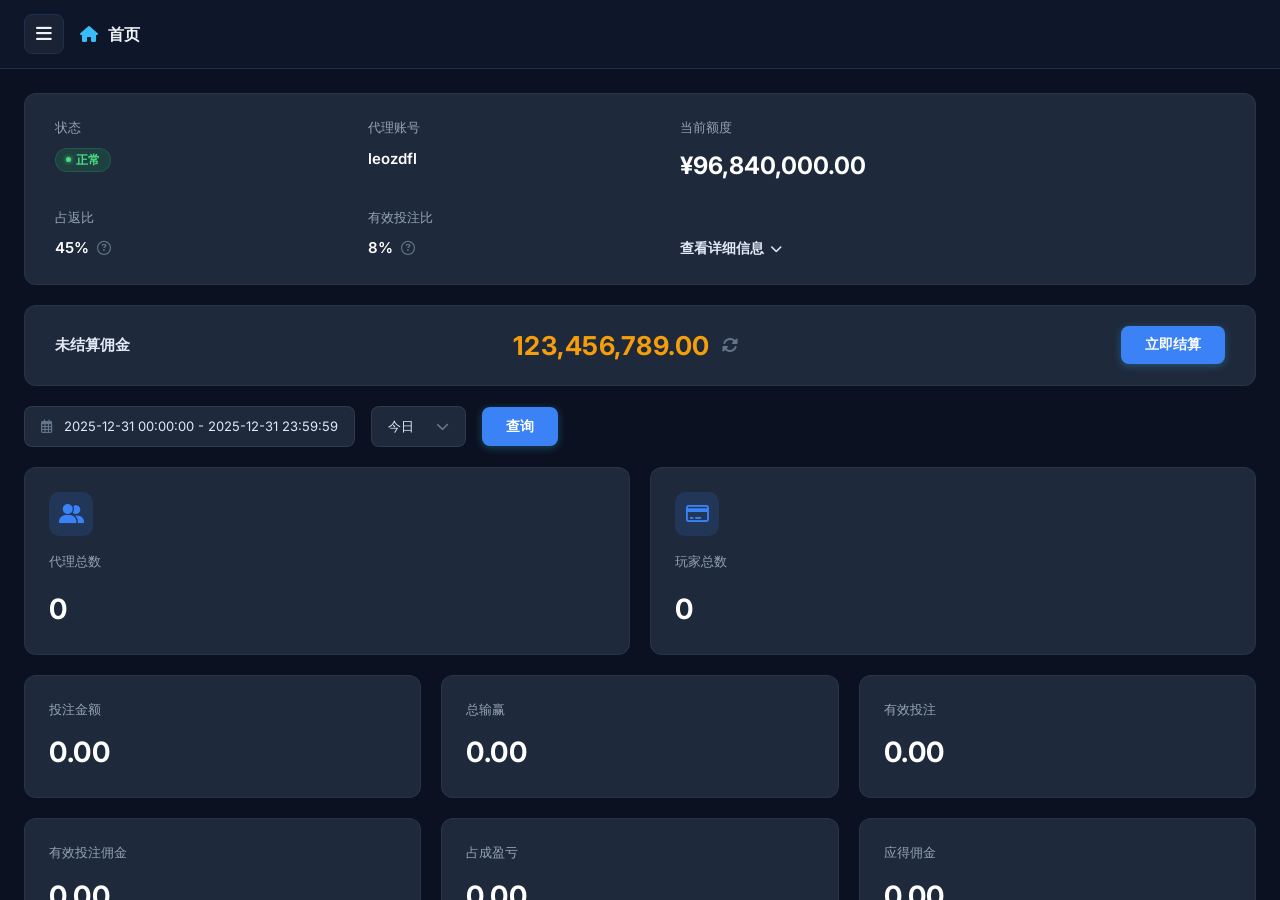
==== agent_org-main/index.html @ 41a3e93f "Refine agent dashboard UI and navigation" ====
<!DOCTYPE html>
<html lang="zh-CN">
<head>
    <meta charset="UTF-8">
    <meta name="viewport" content="width=device-width, initial-scale=1.0">
    <title>首页 - Casino 后台</title>
    <meta name="description" content="Casino 代理线统计报表后台 - 查看代理与会员的投注数据">
    <link rel="preconnect" href="https://fonts.googleapis.com">
    <link rel="preconnect" href="https://fonts.gstatic.com" crossorigin>
    <link href="https://fonts.googleapis.com/css2?family=Inter:wght@300;400;500;600;700&display=swap" rel="stylesheet">
    <link rel="stylesheet" href="https://cdnjs.cloudflare.com/ajax/libs/font-awesome/6.5.0/css/all.min.css">
    <style>
        :root {
            --primary:       #38bdf8;
            --primary-dim:   rgba(56,189,248,0.12);
            --primary-glow:  rgba(56,189,248,0.35);
            --accent-purple: #a78bfa;
            --accent-green:  #4ade80;
            --accent-red:    #f87171;
            --accent-orange: #fb923c;
            --bg-body:       #0b1120;
            --bg-sidebar:    #0d1526;
            --bg-card:       #111e33;
            --bg-header:     #0d1729;
            --border:        #1e3050;
            --border-light:  rgba(56,189,248,0.08);
            --text-main:     #e2eaf5;
            --text-sub:      #7a9cc0;
            --text-dim:      #4a6689;
            --font: 'Inter', -apple-system, BlinkMacSystemFont, "Segoe UI", sans-serif;
            --sidebar-w:     220px;
            --tree-w:        200px;
            --radius:        10px;
            --transition:    all 0.2s cubic-bezier(0.4,0,0.2,1);
        }
        *, *::before, *::after { box-sizing: border-box; margin: 0; padding: 0; }

        body {
            font-family: var(--font);
            background: var(--bg-body);
            color: var(--text-main);
            min-height: 100vh;
            display: flex;
            overflow: hidden;
            -webkit-font-smoothing: antialiased;
        }

        /* ────────── LEFT GLOBAL SIDEBAR ────────── */
        .global-sidebar {
            width: var(--sidebar-w);
            min-width: var(--sidebar-w);
            background: var(--bg-sidebar);
            border-right: 1px solid var(--border);
            display: flex;
            flex-direction: column;
            height: 100vh;
            position: fixed;
            left: 0; top: 0;
            z-index: 100;
        }

        .sidebar-logo {
            padding: 18px 20px 14px;
            border-bottom: 1px solid var(--border);
        }

        .logo-badge {
            display: inline-flex;
            align-items: center;
            gap: 8px;
            background: linear-gradient(135deg, #f59e0b, #fbbf24);
            color: #1a0a00;
            font-weight: 800;
            font-size: 17px;
            padding: 6px 14px;
            border-radius: 8px;
            letter-spacing: 0.5px;
        }
        .logo-badge i { font-size: 15px; }

        .sidebar-system {
            padding: 10px 20px 14px;
            border-bottom: 1px solid var(--border);
        }
        .system-title {
            font-size: 12px;
            color: var(--text-sub);
            font-weight: 600;
            letter-spacing: 0.3px;
        }
        .system-time {
            font-size: 10px;
            color: var(--text-dim);
            margin-top: 2px;
        }

        .sidebar-nav {
            flex: 1;
            overflow-y: auto;
            padding: 10px 0;
            display: flex;
            flex-direction: column;
            align-items: center; /* better for mini mode */
        }
        .sidebar-nav::-webkit-scrollbar { width: 4px; }
        .sidebar-nav::-webkit-scrollbar-thumb { background: var(--border); border-radius: 4px; }

        .nav-item {
            display: flex;
            align-items: center;
            gap: 12px;
            width: 100%;
            padding: 11px 20px;
            cursor: pointer;
            color: var(--text-sub);
            font-size: 14px;
            font-weight: 500;
            transition: var(--transition);
            border-left: 3px solid transparent;
            margin: 1px 0;
        }
        .nav-item i {
            width: 18px;
            text-align: center;
            font-size: 15px;
            opacity: 0.75;
            transition: var(--transition);
        }
        .nav-item span {
            white-space: nowrap;
            transition: opacity 0.2s;
        }
        .nav-item:hover {
            color: var(--text-main);
            background: rgba(56,189,248,0.05);
        }
        .nav-item:hover i { opacity: 1; }
        .nav-item.active {
            color: var(--primary);
            background: var(--primary-dim);
            border-left-color: var(--primary);
        }
        .nav-item.active i { color: var(--primary); opacity: 1; }
        .global-sidebar.expanded .nav-item span {
            display: flex;
        }
        .global-sidebar.expanded .nav-item {
            justify-content: flex-start;
            padding: 12px 20px;
        }
        .global-sidebar.expanded .nav-item.active {
            background: var(--primary-dim);
            color: var(--primary);
            width: 100%; height: auto;
            border-radius: 0;
            margin: 1px 0;
            box-shadow: none;
            border-left: 3px solid var(--primary);
        }
        .global-sidebar.expanded .nav-item.active i { color: var(--primary); }

        .sidebar-footer {
            border-top: 1px solid var(--border);
            padding: 24px 16px;
            display: flex;
            flex-direction: column;
            gap: 20px;
        }
        
        /* New User Profile Mini */
        .user-profile-mini {
            display: flex;
            align-items: center;
            gap: 12px;
        }
        .user-avatar-mini {
            width: 48px; height: 48px;
            background: #2563eb;
            border-radius: 50%;
            display: flex; align-items: center; justify-content: center;
            font-size: 18px; font-weight: 700; color: #fff;
            flex-shrink: 0;
        }
        .user-info-mini {
            display: flex;
            flex-direction: column;
            gap: 2px;
            flex: 1;
            overflow: hidden;
        }
        .user-name-mini {
            font-size: 15px; font-weight: 700; color: var(--text-main);
            white-space: nowrap; overflow: hidden; text-overflow: ellipsis;
        }
        .user-role-mini {
            font-size: 13px; color: var(--text-dim); font-weight: 500;
        }
        .user-settings-btn {
            background: none; border: none; color: var(--text-dim);
            font-size: 18px; cursor: pointer; transition: var(--transition);
        }
        .user-settings-btn:hover { color: var(--text-main); }

        /* New Balance Card */
        .balance-card {
            background: rgba(30, 41, 59, 0.7);
            border-radius: 12px;
            padding: 16px;
            display: flex;
            flex-direction: column;
            gap: 8px;
        }
        .balance-card-header {
            display: flex;
            align-items: center;
            justify-content: space-between;
        }
        .balance-card-title {
            font-size: 13px; color: var(--text-sub); font-weight: 600;
        }
        .balance-card-actions {
            display: flex; align-items: center; gap: 10px;
            color: var(--text-dim); font-size: 14px;
        }
        .balance-card-actions i { cursor: pointer; transition: var(--transition); }
        .balance-card-actions i:hover { color: var(--text-main); }
        .balance-amount {
            font-size: 22px; font-weight: 800; color: #fff;
            letter-spacing: -0.5px; margin-top: 4px;
        }

        /* New Logout Link */
        .logout-link {
            display: flex;
            align-items: center;
            gap: 12px;
            color: var(--text-sub);
            font-size: 14px;
            font-weight: 600;
            cursor: pointer;
            transition: var(--transition);
            margin-top: 4px;
        }
        .logout-link:hover { color: #fff; }
        .logout-link i { font-size: 16px; }

        /* ────────── MAIN WRAPPER ────────── */
        .main-wrapper {
            flex: 1;
            display: flex;
            flex-direction: column;
            height: 100vh;
            overflow: hidden;
            margin-left: 240px; /* Default Desktop */
            transition: margin-left 0.3s cubic-bezier(0.4, 0, 0.2, 1);
        }
        /* When Sidebar is Hidden, margin-left matches Tree Width (approx 260px) if not using full push */
        /* But for simplicity, we'll use a fixed margin strategy in JS */

        /* ────────── TOP BAR ────────── */
        .topbar {
            background: var(--bg-header);
            border-bottom: 1px solid var(--border);
            padding: 14px 24px;
            display: flex;
            align-items: center;
            gap: 16px;
            flex-shrink: 0;
            z-index: 50;
        }
        .topbar-hamburger {
            display: flex;
            align-items: center; justify-content: center;
            width: 40px; height: 40px;
            cursor: pointer;
            color: var(--text-main);
            font-size: 18px;
            transition: var(--transition);
            border-radius: 8px;
            background: rgba(255,255,255,0.05);
            border: 1px solid var(--border);
        }
        .topbar-hamburger:hover {
            background: var(--primary-dim);
            color: var(--primary);
            border-color: var(--primary);
        }
        
        .topbar-title {
            display: flex; align-items: center; gap: 10px;
            font-size: 16px; font-weight: 600; color: var(--text-main);
        }
        .topbar-title i { color: var(--primary); font-size: 16px; }

        /* ────────── CONTENT AREA ────────── */
        .content-area {
            flex: 1;
            display: flex;
            overflow: hidden;
        }

        /* ────────── AGENT TREE PANEL ────────── */
        .tree-panel {
            width: var(--tree-w);
            min-width: 150px;
            max-width: 600px;
            background: var(--bg-sidebar);
            border-right: 1px solid var(--border);
            display: flex;
            flex-direction: column;
            overflow: hidden;
            position: relative;
        }

        .tree-resizer {
            width: 2px;
            cursor: col-resize;
            background: var(--border);
            position: relative;
            z-index: 20;
            flex-shrink: 0;
            transition: background 0.2s;
        }
        .tree-resizer::after {
            content: '';
            position: absolute;
            left: -4px;
            right: -4px;
            top: 0;
            bottom: 0;
        }
        .tree-resizer:hover, .tree-resizer.resizing {
            background: var(--primary);
            box-shadow: 0 0 8px var(--primary-glow);
        }
        .tree-panel-header {
            padding: 14px 16px;
            border-bottom: 1px solid var(--border);
            font-size: 13px;
            font-weight: 600;
            color: var(--text-sub);
            display: flex;
            align-items: center;
            gap: 8px;
            white-space: nowrap;
        }
        .tree-panel-header i { color: var(--primary); font-size: 13px; }

        .tree-actions {
            margin-left: auto;
            display: flex;
            gap: 10px;
        }
        .tree-actions button {
            background: rgba(56,189,248,0.08); /* subtle background */
            border: 1px solid var(--border);
            color: var(--primary);
            cursor: pointer;
            font-size: 11px;
            font-weight: 600;
            transition: var(--transition);
            padding: 4px 8px;
            display: flex;
            align-items: center;
            justify-content: center;
            border-radius: 4px;
            white-space: nowrap;
        }
        .tree-actions button:hover {
            background: var(--primary-dim);
            color: #fff;
            border-color: var(--primary);
        }

        .tree-scroll {
            flex: 1;
            overflow-y: auto;
            padding: 10px 8px;
        }
        .tree-scroll::-webkit-scrollbar { width: 4px; }
        .tree-scroll::-webkit-scrollbar-thumb { background: var(--border); border-radius: 4px; }

        /* Tree nodes */

        .t-header {
            display: flex;
            align-items: center;
            gap: 6px;
            padding: 8px 10px;
            border-radius: 7px;
            cursor: pointer;
            color: var(--text-sub);
            font-size: 13px;
            font-weight: 500;
            transition: var(--transition);
            white-space: nowrap;
        }
        .t-header:hover { background: rgba(56,189,248,0.06); color: var(--text-main); }
        .t-header.active-node {
            background: var(--primary);
            color: #0b1120;
            font-weight: 700;
        }
        .t-header.active-node i { color: #0b1120 !important; }

        .t-toggle {
            width: 14px; height: 14px;
            display: flex; align-items: center; justify-content: center;
            font-size: 9px; color: var(--text-dim);
            transition: var(--transition); flex-shrink: 0;
        }
        .t-toggle.open { transform: rotate(90deg); }

        .t-icon { font-size: 13px; flex-shrink: 0; }

        .t-label { flex: 1; white-space: nowrap; overflow: hidden; text-overflow: ellipsis; }

        .t-children {
            margin-left: 18px;
            padding-left: 8px;
            border-left: 1px solid var(--border);
            overflow: hidden;
            transition: all 0.2s;
        }
        .t-children.collapsed { display: none; }

        /* ────────── RIGHT MAIN PANEL ────────── */
        .right-panel {
            flex: 1;
            display: flex;
            flex-direction: column;
            overflow: hidden;
            background: var(--bg-body);
        }

        /* Search / Filter bar */
        .filter-bar {
            padding: 16px 24px;
            background: var(--bg-header);
            border-bottom: 1px solid var(--border);
            display: flex;
            align-items: center;
            gap: 12px;
            flex-wrap: wrap;
        }

        .filter-select {
            background: var(--bg-card);
            border: 1px solid var(--border);
            color: var(--text-main);
            padding: 8px 14px;
            border-radius: 8px;
            font-size: 13px;
            font-family: var(--font);
            cursor: pointer;
            transition: var(--transition);
            appearance: none;
            -webkit-appearance: none;
            background-image: url("data:image/svg+xml,%3Csvg xmlns='http://www.w3.org/2000/svg' fill='none' viewBox='0 0 24 24' stroke='%237a9cc0'%3E%3Cpath stroke-linecap='round' stroke-linejoin='round' stroke-width='2' d='M19 9l-7 7-7-7'/%3E%3C/svg%3E");
            background-repeat: no-repeat;
            background-position: right 10px center;
            background-size: 14px;
            padding-right: 32px;
            min-width: 110px;
        }
        .filter-select:focus { outline: none; border-color: var(--primary); box-shadow: 0 0 0 3px var(--primary-dim); }

        .search-wrap {
            flex: 1;
            position: relative;
            min-width: 180px;
        }
        .search-wrap i {
            position: absolute; left: 12px; top: 50%;
            transform: translateY(-50%);
            color: var(--text-dim); font-size: 13px;
            pointer-events: none;
        }
        .search-input {
            width: 100%;
            background: var(--bg-card);
            border: 1px solid var(--border);
            color: var(--text-main);
            padding: 8px 12px 8px 36px;
            border-radius: 8px;
            font-size: 13px;
            font-family: var(--font);
            transition: var(--transition);
        }
        .search-input::placeholder { color: var(--text-dim); }
        .search-input:focus { outline: none; border-color: var(--primary); box-shadow: 0 0 0 3px var(--primary-dim); }

        .spacer { flex: 1; }

        .btn-search {
            display: flex; align-items: center; gap: 8px;
            background: var(--primary); color: #0b1120;
            border: none; padding: 8px 20px;
            border-radius: 8px; font-size: 13px; font-weight: 700;
            cursor: pointer; transition: var(--transition);
            font-family: var(--font);
            box-shadow: 0 2px 10px var(--primary-glow);
        }
        .btn-search:hover { background: #7dd3fc; transform: translateY(-1px); box-shadow: 0 4px 14px var(--primary-glow); }

        .btn-add {
            display: flex; align-items: center; gap: 8px;
            background: linear-gradient(135deg, #a855f7, #7c3aed);
            color: white; border: none; padding: 8px 18px;
            border-radius: 8px; font-size: 13px; font-weight: 700;
            cursor: pointer; transition: var(--transition);
            font-family: var(--font);
            box-shadow: 0 2px 10px rgba(168,85,247,0.3);
        }
        .btn-add:hover { background: linear-gradient(135deg, #c084fc, #a855f7); transform: translateY(-1px); }

        /* Tabs */
        .data-tabs {
            display: flex;
            align-items: center;
            gap: 6px;
            padding: 14px 24px 0;
            background: var(--bg-header);
            border-bottom: 1px solid var(--border);
        }
        .data-tab {
            padding: 9px 18px 11px;
            font-size: 13px; font-weight: 600;
            color: var(--text-sub);
            cursor: pointer;
            border-bottom: 3px solid transparent;
            transition: var(--transition);
            border-radius: 6px 6px 0 0;
            white-space: nowrap;
        }
        .data-tab:hover { color: var(--text-main); }
        .data-tab.active {
            color: var(--primary);
            border-bottom-color: var(--primary);
            background: rgba(56,189,248,0.04);
        }
        .tab-count {
            font-size: 11px; font-weight: 700;
            background: rgba(56,189,248,0.12);
            color: var(--primary);
            padding: 1px 7px; border-radius: 10px;
            margin-left: 4px;
        }
        .tab-count.orange {
            background: rgba(251,146,60,0.12);
            color: var(--accent-orange);
        }

        /* Table area */
        .table-area {
            flex: 1;
            overflow: auto;
        }
        .table-area::-webkit-scrollbar { width: 6px; height: 6px; }
        .table-area::-webkit-scrollbar-thumb { background: var(--border); border-radius: 4px; }

        table.data-table {
            width: 100%;
            border-collapse: collapse;
        }
        table.data-table thead {
            position: sticky; top: 0; z-index: 10;
        }
        table.data-table thead tr {
            background: var(--bg-header);
        }
        table.data-table th {
            padding: 13px 16px;
            font-size: 12px; font-weight: 600;
            color: var(--text-sub);
            white-space: nowrap;
            text-align: left;
            border-bottom: 1px solid var(--border);
            letter-spacing: 0.2px;
        }
        table.data-table th .sort-icon {
            margin-left: 4px; opacity: 0.4; font-size: 10px; cursor: pointer;
            transition: var(--transition);
        }
        table.data-table th:hover .sort-icon { opacity: 1; color: var(--primary); }
        table.data-table th.right, table.data-table td.right { text-align: right; }
        table.data-table th.center, table.data-table td.center { text-align: center; }

        table.data-table tbody tr {
            border-bottom: 1px solid var(--border-light);
            transition: var(--transition);
        }
        table.data-table tbody tr:hover { background: rgba(56,189,248,0.03); }

        table.data-table td {
            padding: 14px 16px;
            font-size: 13px; color: var(--text-main);
            vertical-align: middle;
            white-space: nowrap;
        }

        .cell-account {
            display: flex; align-items: center; gap: 8px;
        }
        .cell-account .acc-name { 
            font-weight: 600; font-size: 13px; 
            color: var(--text-main);
            cursor: default;
            transition: var(--transition);
        }
        .cell-account.clickable .acc-name { 
            color: var(--primary);
            cursor: pointer;
        }
        .cell-account.clickable .acc-name:hover {
            color: #7dd3fc;
            text-decoration: underline;
        }
        .cell-account .copy-btn {
            background: none; border: none; color: var(--text-dim);
            cursor: pointer; font-size: 11px; padding: 3px 5px;
            border-radius: 4px; transition: var(--transition);
        }
        .cell-account .copy-btn:hover { color: var(--primary); background: var(--primary-dim); }

        .cell-balance {
            font-weight: 800;
            font-size: 16px;
            color: #4ade80;
            font-variant-numeric: tabular-nums;
        }
        .cell-balance-danger {
            font-weight: 800;
            font-size: 16px;
            color: #f87171;
            font-variant-numeric: tabular-nums;
        }

        .cell-ratio { color: var(--text-sub); font-size: 13px; }

        .cell-window {
            font-size: 12px; color: var(--text-sub);
            background: rgba(255,255,255,0.03);
            padding: 2px 8px; border-radius: 4px;
            border: 1px solid var(--border);
        }

        .cell-datetime {
            font-size: 11.5px; color: var(--text-sub); line-height: 1.6;
        }
        .cell-datetime .dt-date { font-weight: 500; }
        .cell-datetime.highlight { color: var(--primary); }
        .cell-datetime.highlight .dt-date { color: var(--primary); }

        /* Status pills */
        .status-pill {
            display: inline-flex; align-items: center; gap: 5px;
            padding: 3px 10px; border-radius: 20px;
            font-size: 11.5px; font-weight: 700; white-space: nowrap;
        }
        .status-pill::before {
            content: ''; width: 5px; height: 5px;
            border-radius: 50%; flex-shrink: 0;
        }
        .status-normal {
            background: rgba(74,222,128,0.1); color: var(--accent-green);
            border: 1px solid rgba(74,222,128,0.2);
        }
        .status-normal::before { background: var(--accent-green); box-shadow: 0 0 4px var(--accent-green); }
        .status-suspended {
            background: rgba(248,113,113,0.1); color: var(--accent-red);
            border: 1px solid rgba(248,113,113,0.2);
        }
        .status-suspended::before { background: var(--accent-red); }

        /* Sticky Columns */
        .sticky-column {
            position: sticky !important;
            z-index: 20 !important;
        }
        table.data-table thead th.sticky-column {
            z-index: 30 !important;
            background: var(--bg-header);
        }
        table.data-table tbody td.sticky-column {
            background: #111e33; /* match var(--bg-card) */
        }
        table.data-table tbody tr:hover td.sticky-column {
            background: #162541; /* match hover row color */
        }
        
        .sticky-col-1 { 
            left: 0; 
            min-width: 140px;
            box-shadow: 2px 0 5px rgba(0,0,0,0.2);
        }
        .sticky-col-2 { 
            left: 140px; 
            min-width: 100px;
            box-shadow: 2px 0 5px rgba(0,0,0,0.2);
        }

        /* Mobile Tree Bar */
        .mobile-tree-bar {
            display: none; /* Controlled by Media Query AND JS */
            background: var(--bg-header);
            width: 100%;
            padding: 14px 20px;
            border-bottom: 1px solid var(--border);
            cursor: pointer;
            transition: var(--transition);
            z-index: 45;
        }
        .mobile-tree-bar.visible {
            display: block !important;
        }
        .mobile-tree-bar:hover {
            background: rgba(255,255,255,0.02);
        }
        .mt-content {
            display: flex;
            align-items: center;
            gap: 16px;
            color: #fff;
        }
        .mt-chevron {
            font-size: 14px;
            transition: transform 0.3s ease;
            color: var(--text-dim);
            order: 4; /* put at the end after info */
        }
        .mt-chevron.open {
            transform: rotate(180deg);
            color: var(--primary);
        }
        .mt-icon-box {
            width: 44px; height: 44px;
            background: rgba(255,255,255,0.08); /* Inactive: dark/greyish */
            border-radius: 12px;
            display: flex; align-items: center; justify-content: center;
            font-size: 20px;
            transition: all 0.3s cubic-bezier(0.4, 0, 0.2, 1);
            flex-shrink: 0;
            border: 1px solid rgba(255,255,255,0.05);
        }
        .mt-icon-box i { color: var(--text-sub); transition: color 0.3s; }
        
        .mt-icon-box.active {
            background: #0ea5e9; /* Active: Cyan/Blue */
            box-shadow: 0 0 20px rgba(14, 165, 233, 0.4);
            border-color: rgba(255,255,255,0.2);
        }
        .mt-icon-box.active i { color: #000; }
        
        .mt-info {
            display: flex;
            align-items: center;
            gap: 12px;
            flex: 1;
        }
        .mt-info-stack {
            display: flex;
            flex-direction: column;
            gap: 2px;
        }
        .mt-label {
            font-size: 11px;
            font-weight: 700;
            color: var(--text-dim);
            letter-spacing: 0.5px;
            text-transform: uppercase;
        }
        .mt-value {
            font-size: 16px;
            font-weight: 800;
            letter-spacing: -0.2px;
            color: #fff;
        }

        /* Action cell */
        .action-cell {
            display: flex; align-items: center; justify-content: flex-end; gap: 8px;
        }
        .icon-btn {
            background: rgba(255,255,255,0.04); border: 1px solid var(--border);
            color: var(--text-sub); width: 32px; height: 32px;
            border-radius: 7px; display: flex; align-items: center; justify-content: center;
            cursor: pointer; font-size: 13px; transition: var(--transition);
        }
        .icon-btn:hover { background: var(--primary-dim); color: var(--primary); border-color: rgba(56,189,248,0.3); }

        /* Pagination */
        .pagination-row {
            padding: 12px 24px;
            background: var(--bg-header);
            border-top: 1px solid var(--border);
            display: flex;
            align-items: center;
            justify-content: space-between;
            flex-shrink: 0;
        }
        .pagination-info { font-size: 12px; color: var(--text-dim); }
        .pagination-info b { color: var(--text-main); }
        .pagination-nav { display: flex; align-items: center; gap: 6px; }
        .pg-size-select {
            background: var(--bg-card); border: 1px solid var(--border);
            color: var(--text-sub); padding: 5px 10px; border-radius: 6px;
            font-size: 12px; font-family: var(--font); cursor: pointer;
        }
        .pg-btn {
            background: var(--bg-card); border: 1px solid var(--border);
            color: var(--text-sub); width: 30px; height: 30px;
            border-radius: 6px; display: flex; align-items: center; justify-content: center;
            cursor: pointer; font-size: 12px; transition: var(--transition);
        }
        .pg-btn:hover:not(:disabled) { border-color: var(--primary); color: var(--primary); }
        .pg-btn:disabled { opacity: 0.3; cursor: not-allowed; }
        .pg-num {
            background: var(--bg-card); border: 1px solid var(--border);
            color: var(--text-sub); min-width: 30px; height: 30px;
            border-radius: 6px; display: flex; align-items: center; justify-content: center;
            cursor: pointer; font-size: 12px; font-weight: 600; transition: var(--transition);
            padding: 0 6px;
        }
        .pg-num:hover { border-color: var(--primary); color: var(--primary); }
        .pg-num.active { background: #f97316; border-color: #f97316; color: white; }

        /* ────────── Context Menu / Dropdown ────────── */
        .ctx-menu {
            position: fixed; z-index: 9999;
            background: var(--bg-card);
            border: 1px solid var(--border);
            border-radius: 10px;
            box-shadow: 0 10px 30px rgba(0,0,0,0.5);
            padding: 6px 0; min-width: 180px;
            animation: fadeIn 0.12s ease;
            display: none;
        }
        .ctx-menu.open { display: block; }
        @keyframes fadeIn { from { opacity: 0; transform: translateY(-4px); } to { opacity: 1; transform: translateY(0); } }
        .ctx-item {
            padding: 10px 18px; font-size: 13px; color: var(--text-main);
            cursor: pointer; transition: var(--transition); font-weight: 500;
        }
        .ctx-item:hover { background: var(--primary-dim); color: var(--primary); }
        .ctx-item.danger { color: var(--accent-red); }
        .ctx-item.danger:hover { background: rgba(248,113,113,0.08); color: var(--accent-red); }
        .ctx-sep { height: 1px; background: var(--border); margin: 4px 0; }

        /* ────────── MODAL ────────── */
        .modal-overlay {
            position: fixed; top: 0; left: 0; right: 0; bottom: 0;
            background: rgba(0,0,0,0.7);
            z-index: 10000;
            display: none; align-items: center; justify-content: center;
            animation: fadeIn 0.2s ease;
        }
        .modal-overlay.open { display: flex; }
        .modal-card {
            background: #111e33;
            width: 500px; max-width: 95vw;
            max-height: 90vh;
            border-radius: 12px;
            border: 1px solid var(--border);
            box-shadow: 0 20px 50px rgba(0,0,0,0.6);
            display: flex; flex-direction: column;
            overflow: hidden;
            animation: scaleIn 0.25s cubic-bezier(0.4, 0, 0.2, 1);
        }
        @keyframes scaleIn { from { opacity: 0; transform: scale(0.95); } to { opacity: 1; transform: scale(1); } }
        
        /* ────────── TOAST ────────── */
        .toast-container {
            position: fixed;
            bottom: 24px;
            right: 24px;
            z-index: 10001;
            display: flex;
            flex-direction: column;
            gap: 10px;
        }
        .toast {
            background: #1e293b;
            color: var(--text-main);
            border-left: 4px solid var(--accent-green);
            padding: 14px 20px;
            border-radius: 6px;
            box-shadow: 0 10px 30px rgba(0,0,0,0.5);
            display: flex;
            align-items: center;
            gap: 12px;
            font-size: 14px;
            font-weight: 500;
            transform: translateX(120%);
            transition: transform 0.3s cubic-bezier(0.4, 0, 0.2, 1);
            animation: toastSlideIn 0.3s cubic-bezier(0.4, 0, 0.2, 1) forwards;
        }
        .toast.success { border-left-color: var(--accent-green); }
        .toast.success i { color: var(--accent-green); font-size: 16px; }
        .toast.hiding { animation: toastSlideOut 0.3s cubic-bezier(0.4, 0, 0.2, 1) forwards; }
        
        @keyframes toastSlideIn { from { transform: translateX(120%); } to { transform: translateX(0); } }
        @keyframes toastSlideOut { from { transform: translateX(0); opacity: 1; } to { transform: translateX(120%); opacity: 0; } }

        .modal-header {
            padding: 16px 20px;
            border-bottom: 1px solid var(--border);
            display: flex; align-items: center; justify-content: space-between;
            font-weight: 700; font-size: 16px;
        }
        .modal-close {
            background: none; border: none; color: var(--text-dim);
            cursor: pointer; font-size: 18px; transition: var(--transition);
        }
        .modal-close:hover { color: var(--text-main); }

        .modal-body {
            padding: 20px;
            overflow-y: auto;
            flex: 1;
        }
        .modal-grid {
            display: grid;
            grid-template-columns: 1fr 1fr;
            gap: 16px;
        }
        .form-group { display: flex; flex-direction: column; gap: 8px; margin-bottom: 14px; }
        .form-group.full { grid-column: span 2; }
        .form-group label {
            font-size: 13px; font-weight: 600; color: var(--text-sub);
        }
        .form-group input, .form-group select, .form-group textarea {
            background: #1e293b;
            border: 1px solid var(--border);
            border-radius: 8px;
            padding: 10px 12px;
            color: var(--text-main);
            font-family: var(--font);
            font-size: 14px;
            transition: var(--transition);
        }
        .form-group input:focus, .form-group select:focus, .form-group textarea:focus {
            outline: none; border-color: var(--primary); background: #263449;
        }
        .form-group .label-hint { font-size: 11px; margin-top: -4px; font-weight: 600; }
        .form-group .label-hint.danger { color: var(--accent-red); }
        .label-info { font-size: 11px; color: var(--text-dim); margin-top: -2px; }

        .warn-box {
            font-size: 12px; color: #fbbf24;
            line-height: 1.5; font-weight: 600;
        }

        .modal-footer {
            padding: 16px 20px;
            border-top: 1px solid var(--border);
            display: flex; align-items: center; justify-content: flex-end;
            gap: 12px;
        }
        .btn-cancel {
            background: #1e293b; color: var(--text-main);
            border: 1px solid var(--border);
            padding: 10px 24px; border-radius: 8px;
            cursor: pointer; font-weight: 600; font-size: 14px;
            transition: var(--transition);
        }
        .btn-cancel:hover { background: #334155; }
        .btn-save {
            background: linear-gradient(to right, #2563eb, #3b82f6);
            color: white; border: none;
            padding: 10px 24px; border-radius: 8px;
            cursor: pointer; font-weight: 600; font-size: 14px;
            transition: var(--transition);
            box-shadow: 0 4px 12px rgba(37, 99, 235, 0.4);
        }
        .btn-save:hover { filter: brightness(1.1); transform: translateY(-1px); }

        /* Pwd Modal Spec */
        .pwd-icon-circle {
            width: 44px; height: 44px; border-radius: 50%;
            background: rgba(37, 99, 235, 0.15); display: flex; align-items: center; justify-content: center;
            color: #3b82f6; font-size: 20px;
        }
        .account-box {
            background: rgba(255,255,255,0.03); border: 1px solid var(--border);
            border-radius: 8px; padding: 12px 16px; margin-top: 6px;
        }
        .account-box .label { font-size: 11px; color: var(--text-dim); margin-bottom: 4px; display: block; }
        .account-box .value { font-size: 16px; font-weight: 700; color: var(--text-main); }
        .input-with-icon { position: relative; }
        .input-with-icon input { width: 100%; padding-right: 40px !important; }
        .input-with-icon i.eye {
            position: absolute; right: 14px; top: 50%; transform: translateY(-50%);
            color: var(--text-dim); cursor: pointer; transition: var(--transition);
        }
        .input-with-icon i.eye:hover { color: var(--text-sub); }

        /* Transfer Modal Spec */
        .transfer-account-box {
            background: rgba(255,255,255,0.03); border: 1px solid var(--border);
            border-radius: 8px; padding: 14px 18px; margin-bottom: 20px;
            display: flex; align-items: center; justify-content: space-between;
        }
        .transfer-account-box .label { font-size: 13px; color: var(--text-sub); }
        .transfer-account-box .value { font-size: 15px; font-weight: 700; color: var(--text-main); }
        
        .preset-group {
            display: grid; grid-template-columns: repeat(4, 1fr); gap: 10px; margin-top: 12px;
        }
        .btn-preset {
            background: rgba(255,255,255,0.03); border: 1px solid var(--border);
            color: var(--text-sub); padding: 8px; border-radius: 6px;
            font-size: 13px; font-weight: 700; cursor: pointer; transition: var(--transition);
        }
        .btn-preset:hover { background: var(--primary-dim); border-color: var(--primary); color: var(--text-main); }
        
        .balance-label {
            margin-top: 14px; font-size: 13px; color: #fbbf24; font-weight: 600;
        }

        /* ────────── Stepper ────────── */
        .stepper {
            display: flex;
            align-items: center;
            justify-content: space-between;
            margin-bottom: 24px;
            position: relative;
        }

        .mobile-header { display: none !important; }

        /* ────────── RESPONSIVE DESIGN ────────── */
        
        /* 1. Tablet/Mobile Tier: Hide Sidebar at 1300px */
        /* 1. Tablet/Medium Tier: Hide Sidebar at 1500px to give room to Tree */
        @media (max-width: 1500px) {
            .global-sidebar {
                transform: translateX(-100%);
                z-index: 1001;
            }
            .global-sidebar.mobile-open {
                transform: translateX(0);
                box-shadow: 10px 0 30px rgba(0,0,0,0.5);
            }
            .main-wrapper { 
                margin-left: 0 !important; 
            }
            /* When Sidebar is Hidden, Tree remains visible. 
               When Sidebar is shown via JS, we'll collapse Tree. */
        }

        /* 2. Smaller Tier: Tree Collapse at 1100px */
        @media (max-width: 1100px) {
            .content-area {
                flex-direction: column;
            }
            .tree-panel {
                width: 100% !important;
                min-width: 0 !important; /* Fix: Prevent ghost gap in mobile */
                max-width: none;
                height: 0;
                overflow: hidden;
                border: none !important;
                transition: height 0.4s cubic-bezier(0.4, 0, 0.2, 1), opacity 0.3s;
                opacity: 0;
                pointer-events: none;
                display: flex !important;
            }
            .tree-panel.mobile-expanded {
                height: 420px;
                width: 100% !important;
                min-width: 100% !important;
                opacity: 1;
                pointer-events: auto;
            }
            .tree-resizer {
                display: none;
            }
            .mobile-tree-bar {
                display: none !important;
            }
            .mobile-tree-bar.visible {
                display: none !important;
            }
            /* Shared rules for manual swap on Mac/Tablet resolutions */
            .tree-panel.in-mobile-mode {
                width: 0 !important;
                min-width: 0 !important;
                max-width: none;
                height: 0;
                overflow: hidden;
                border: none !important;
                transition: height 0.4s cubic-bezier(0.4, 0, 0.2, 1), opacity 0.3s;
                opacity: 0;
                pointer-events: none;
                display: flex !important;
            }
            .tree-panel.in-mobile-mode.mobile-expanded {
                height: 420px;
                width: 100% !important;
                min-width: 100% !important;
                opacity: 1;
                pointer-events: auto;
            }
            .filter-bar {
                flex-direction: column;
                align-items: stretch;
                gap: 8px;
            }
            .search-wrap {
                min-width: auto;
            }
            table.data-table {
                min-width: 800px;
            }
        }

        @media (max-width: 480px) {
            .filter-select {
                min-width: auto;
                font-size: 12px;
                padding: 6px 10px;
            }
            .search-input {
                padding: 6px 10px 6px 32px;
                font-size: 12px;
            }
            .btn-search, .btn-add {
                padding: 6px 12px;
                font-size: 12px;
            }
            .data-tab {
                padding: 8px 12px;
                font-size: 12px;
            }
            .pagination-nav {
                flex-wrap: wrap;
                gap: 4px;
            }
            .pg-size-select {
                font-size: 11px;
                padding: 4px 8px;
            }
            .pg-btn, .pg-num {
                width: 28px;
                height: 28px;
                font-size: 11px;
            }
        }
        
        .step {
            display: flex; align-items: center; gap: 10px; position: relative; z-index: 2;
            color: var(--text-dim); transition: var(--transition);
        }
        .step.active { color: var(--text-main); }
        .step.active .step-circle { background: var(--primary); color: white; border-color: var(--primary); }
        .step.completed .step-circle { background: var(--primary); color: white; border-color: var(--primary); }
        
        .step-circle {
            width: 28px; height: 28px; border-radius: 50%; border: 2px solid #475569;
            display: flex; align-items: center; justify-content: center;
            font-size: 13px; font-weight: 700; background: var(--bg-card);
        }
        .step-label { font-size: 14px; font-weight: 600; white-space: nowrap; }
        .step-line {
            flex: 1; height: 1px; background: #334155; margin: 0 15px;
            position: relative; top: 0;
        }
        .step-line.active { background: var(--primary); }

        /* ────────── Form Hints ────────── */
        .required-hint-box {
            background: #27272a; border-radius: 6px; padding: 10px 16px;
            margin-bottom: 20px; font-size: 13px; color: #f97316; font-weight: 600;
        }
        .form-main-hint {
            font-size: 13px; color: #f97316; font-weight: 600; margin-top: 4px;
        }
        .step-content { display: none; }
        .step-content.active { display: block; }

        .form-group-add { margin-bottom: 22px; }
        .form-group-add label {
            display: block; font-size: 14px; font-weight: 600; color: var(--text-sub);
            margin-bottom: 10px;
        }
        .form-group-add input {
            width: 100%; background: #1e293b; border: 1px solid var(--border);
            border-radius: 8px; padding: 12px 14px; color: var(--text-main);
            font-size: 15px; transition: var(--transition);
        }
        .form-group-add input:focus { border-color: var(--primary); outline: none; background: #263449; }
        .form-group-add input::placeholder { color: #64748b; }
        .form-group-add input[readonly] { background: rgba(255,255,255,0.02); color: #64748b; cursor: not-allowed; border-style: dashed; }

        .optional-hint-box {
            background: rgba(37, 99, 235, 0.1); border: 1px solid rgba(37, 99, 235, 0.2);
            border-radius: 6px; padding: 12px 16px; margin-bottom: 25px;
            font-size: 14px; color: #60a5fa; font-weight: 600;
        }
        .confirm-hint-box {
            background: rgba(16, 185, 129, 0.1); border: 1px solid rgba(16, 185, 129, 0.2);
            border-radius: 6px; padding: 12px 16px; margin-bottom: 20px;
            font-size: 14px; color: #34d399; font-weight: 600;
        }

        .summary-box {
            background: rgba(255,255,255,0.03); border: 1px solid var(--border);
            border-radius: 12px; padding: 24px 30px;
        }
        .summary-title { font-size: 18px; font-weight: 700; color: var(--text-main); margin-bottom: 20px; }
        .summary-item { margin-bottom: 18px; }
        .summary-label { font-size: 13px; color: var(--text-dim); margin-bottom: 6px; }
        .summary-value { font-size: 18px; font-weight: 700; color: #f59e0b; }
        .summary-sep { border-top: 1px dashed var(--border); margin: 20px 0; }
        .summary-grid { display: grid; grid-template-columns: 1fr 1fr; gap: 24px; }

        .form-grid-2 { display: grid; grid-template-columns: 1fr 1fr; gap: 20px; }
        /* New Search Region CSS */
        .report-filter-panel {
            padding: 16px 28px;
            background: var(--bg-header);
            border-bottom: 1px solid var(--border);
            display: flex;
            flex-direction: column;
            gap: 12px;
            flex-shrink: 0;
            user-select: none;
        }
        .filter-row {
            display: flex;
            gap: 10px;
            align-items: center;
        }
        .date-badge {
            background: transparent;
            border: 1px solid var(--border);
            color: var(--text-dim);
            padding: 6px 14px;
            border-radius: 6px;
            cursor: pointer;
            font-size: 13px;
            transition: var(--transition);
            text-align: center;
        }
        .date-badge:hover {
            color: var(--text-main);
            border-color: var(--text-sub);
        }
        .date-badge.active {
            background: rgba(234, 179, 8, 0.1); /* light yellow tint */
            border-color: #eab308; /* yellow */
            color: #eab308;
            font-weight: 600;
        }
        .date-range-box {
            display: flex;
            align-items: center;
            background: var(--bg-body);
            border: 1px solid var(--border);
            border-radius: 6px;
            padding: 0 16px;
            height: 38px;
            color: var(--text-main);
            width: 410px;
        }
        .date-range-box .date-text {
            font-family: var(--font);
            font-size: 14px;
            color: var(--text-sub);
        }
        .date-range-box .separator {
            color: var(--text-dim);
            margin: 0 18px;
        }
        .search-group-inline {
            display: flex;
            align-items: stretch;
            height: 38px;
            border-radius: 6px;
            overflow: hidden;
            border: 1px solid var(--border);
            background: var(--bg-body);
        }
        .search-group-inline .filter-select {
            border: none;
            border-radius: 0;
            border-right: 1px solid var(--border);
            background: transparent;
            height: 100%;
            padding: 0 12px;
            color: var(--text-main);
            outline: none;
        }
        .search-group-inline .search-input {
            border: none;
            border-radius: 0;
            background: transparent;
            height: 100%;
            padding: 0 14px;
            width: 200px;
            color: var(--text-main);
            outline: none;
        }
        .search-group-inline .search-input:focus {
            background: rgba(255,255,255,0.02);
        }
        .btn-query {
            background: #3b82f6; /* bright blue */
            color: white;
            border: none;
            border-radius: 6px;
            padding: 0 32px;
            height: 38px;
            font-weight: 600;
            cursor: pointer;
            font-size: 14px;
            transition: var(--transition);
        }
        .btn-query:hover {
            filter: brightness(1.1);
            transform: translateY(-1px);
        }
        .btn-export {
            background: #1e293b;
            border: 1px solid var(--border);
            color: var(--text-sub);
            padding: 0 20px;
            height: 38px;
            border-radius: 6px;
            font-weight: 600;
            cursor: pointer;
            font-size: 14px;
            transition: var(--transition);
            display: flex;
            align-items: center;
            gap: 8px;
            margin-left: auto;
        }
        .btn-export:hover {
            background: #2d3a4f;
            color: var(--text-main);
            border-color: var(--text-sub);
        }
        .quick-date-select {
            background: var(--bg-body);
            border: 1px solid var(--border);
            border-radius: 6px;
            padding: 0 12px;
            height: 38px;
            color: var(--text-main);
            font-family: var(--font);
            font-size: 14px;
            outline: none;
            transition: var(--transition);
            min-width: 120px;
        }
        .quick-date-select:focus {
            border-color: var(--primary);
        }

        /* Capsule Crumb Navigation Styles */
        .crumb-container {
            padding: 8px 12px;
            background: rgba(15, 23, 42, 0.6);
            border: 1px solid var(--border);
            border-radius: 100px;
            display: inline-flex;
            align-items: center;
            margin-top: 4px;
        }
        .crumb-item {
            display: flex;
            align-items: center;
            gap: 6px;
            color: #3b82f6; /* Blue for links */
            font-size: 14px;
            cursor: pointer;
            transition: var(--transition);
            padding: 2px 12px;
        }
        .crumb-item:hover span {
            text-decoration: underline;
        }
        .crumb-item.active {
            color: var(--text-main);
            font-weight: 700;
            cursor: default;
        }
        .crumb-item.active:hover span {
            text-decoration: none;
        }
        .crumb-separator {
            width: 1px;
            height: 14px;
            background: rgba(255, 255, 255, 0.15);
            transform: rotate(25deg);
            margin: 0 4px;
        }
        .crumb-icon {
            display: none; /* Hide icons in this style */
        }
    </style>
    <link rel="stylesheet" href="styles.css">
    <style>
        body {
            padding: 0 !important;
            justify-content: flex-start !important;
            align-items: stretch !important;
        }
        .container {
            margin: 20px auto !important;
        }
    </style>

</head>
<body>

<!-- (Mobile Header removed as requested, using Unified Topbar) -->

<!-- ═══════════ GLOBAL LEFT SIDEBAR ═══════════ -->
<aside class="global-sidebar">
    <div class="sidebar-logo">
        <div class="logo-badge">
            <i class="fas fa-dice"></i> Casino
        </div>
    </div>
    <div class="sidebar-system">
        <div class="system-title">管理系统</div>
        <div class="system-time" id="sys-time">2026-03-25 16:25:10</div>
    </div>
    <div class="sidebar-nav">
        <div class="nav-item active" onclick="window.location.href='index.html'"><i class="fas fa-home"></i><span>首页</span></div>
        <div class="nav-item" onclick="window.location.href='agent_org.html'"><i class="fas fa-sitemap"></i><span>组织管理</span></div>
        <div class="nav-item" onclick="window.location.href='statistical_reports.html'"><i class="fas fa-chart-bar"></i><span>统计报表</span></div>
        <div class="nav-item"><i class="fas fa-user"></i><span>会员管理</span></div>
        <div class="nav-item"><i class="fas fa-wallet"></i><span>资金流向</span></div>
        <div class="nav-item"><i class="fas fa-chart-line"></i><span>业绩报表</span></div>
        <div class="nav-item"><i class="fas fa-cog"></i><span>系统设定</span></div>
    </div>
    <div class="sidebar-footer">
        <!-- User Profile Mini -->
        <div class="user-profile-mini">
            <div class="user-avatar-mini">L</div>
            <div class="user-info-mini">
                <div class="user-name-mini">leozdfl</div>
                <div class="user-role-mini">超级管理员</div>
            </div>
            <button class="user-settings-btn"><i class="fas fa-cog"></i></button>
        </div>
        
        <!-- Balance Card -->
        <div class="balance-card">
            <div class="balance-card-header">
                <span class="balance-card-title">目前余额</span>
                <div class="balance-card-actions">
                    <i class="fas fa-redo-alt"></i>
                    <i class="fas fa-eye"></i>
                </div>
            </div>
            <div class="balance-amount">¥ 1,280,500.00</div>
        </div>
        
        <!-- Logout Link -->
        <div class="logout-link" id="btn-logout">
            <i class="fas fa-sign-out-alt"></i>
            <span>安全登出</span>
        </div>
    </div>
</aside>

<!-- ═══════════ MAIN WRAPPER ═══════════ -->
<div class="main-wrapper">

    <!-- Top Bar -->
    <div class="topbar">
        <button class="topbar-hamburger" id="topbar-hamburger">
            <i class="fas fa-bars"></i>
        </button>
        <div class="topbar-title">
            <i class="fas fa-home"></i>
            <span>首页</span>
        </div>
    </div>
    <div class="content-area" style="overflow-y: auto; flex-direction: column;">

    <style>
        .dashboard-container {
            padding: 24px;
            display: flex;
            flex-direction: column;
            gap: 20px;
            background: #0B1120;
            min-height: 100%;
        }
        .dash-card {
            background: #1E293B;
            border-radius: 12px;
            padding: 24px;
            border: 1px solid rgba(255,255,255,0.05);
        }
        
        /* Top Info Card */
        .info-card {
            padding: 24px 30px;
        }
        .info-grid {
            display: grid;
            grid-template-columns: 1fr 1fr 2fr;
            row-gap: 24px;
            column-gap: 40px;
        }
        .info-item {
            display: flex;
            flex-direction: column;
            gap: 10px;
        }
        .info-label {
            font-size: 13px;
            color: #94A3B8;
        }
        .info-value {
            font-size: 15px;
            color: #E2EAF5;
            display: flex;
            align-items: center;
            gap: 8px;
        }
        .text-bold { font-weight: 600; }
        .text-large { font-size: 24px; font-weight: 700; }
        .text-white { color: #FFFFFF; }
        .text-dim { color: #64748B; font-size: 14px; }
        .status-pill {
            display: inline-flex;
            align-items: center;
            padding: 2px 10px;
            border-radius: 12px;
            font-size: 12px;
            font-weight: 600;
        }
        .status-pill.status-normal {
            background: rgba(34, 197, 94, 0.15);
            color: #4ADE80;
            border: 1px solid rgba(34, 197, 94, 0.2);
        }
        .view-details-link {
            color: #E2EAF5;
            font-size: 14px;
            font-weight: 600;
            text-decoration: none;
            display: flex;
            align-items: center;
            gap: 6px;
            transition: color 0.2s;
        }
        .view-details-link:hover {
            color: #FFFFFF;
        }
        
        
        /* Expandable Details Panel */
        .expandable-details {
            display: none;
            margin-top: 24px;
        }
        .expandable-details.open {
            display: block;
            animation: fadeIn 0.3s ease;
        }
        @keyframes fadeIn {
            from { opacity: 0; transform: translateY(-5px); }
            to { opacity: 1; transform: translateY(0); }
        }
        .details-divider {
            height: 1px;
            background: rgba(255, 255, 255, 0.05);
            margin-bottom: 24px;
        }
        .details-grid {
            display: grid;
            grid-template-columns: 1fr 1fr;
            gap: 40px;
        }
        .detail-col {
            display: flex;
            flex-direction: column;
        }
        .detail-row {
            display: flex;
            justify-content: space-between;
            padding: 16px 0;
            border-bottom: 1px solid rgba(255, 255, 255, 0.03);
            font-size: 13px;
        }
        .detail-row:last-child {
            border-bottom: none;
        }
        .d-label {
            color: #94A3B8;
        }
        .d-value {
            color: #E2EAF5;
            font-weight: 600;
        }

        /* Commission Card */
        .commission-card {
            display: flex;
            align-items: center;
            justify-content: space-between;
            padding: 20px 30px;
        }
        .comm-title {
            font-size: 15px;
            font-weight: 600;
            color: #E2EAF5;
        }
        .comm-amount {
            font-size: 26px;
            font-weight: 700;
            color: #F59E0B;
            display: flex;
            align-items: center;
            gap: 12px;
            letter-spacing: 0.5px;
        }
        .comm-amount i {
            font-size: 16px;
            color: #64748B;
            cursor: pointer;
            transition: color 0.2s;
        }
        .comm-amount i:hover { color: #E2EAF5; }
        
        .btn-primary {
            background: #3B82F6;
            color: #FFFFFF;
            border: none;
            padding: 10px 24px;
            border-radius: 8px;
            font-size: 14px;
            font-weight: 600;
            cursor: pointer;
            transition: background 0.2s;
        }
        .btn-primary:hover {
            background: #60A5FA;
        }
        
        /* Filter Row */
        .filter-row-dash {
            display: flex;
            align-items: center;
            gap: 16px;
        }
        .date-picker-wrap, .dropdown-wrap {
            background: #1E293B;
            border: 1px solid rgba(255,255,255,0.08);
            border-radius: 8px;
            padding: 10px 16px;
            display: flex;
            align-items: center;
            gap: 12px;
            color: #E2EAF5;
            font-size: 13px;
            cursor: pointer;
            transition: border-color 0.2s;
        }
        .date-picker-wrap:hover, .dropdown-wrap:hover {
            border-color: rgba(255,255,255,0.2);
        }
        .date-picker-wrap i, .dropdown-wrap i {
            color: #64748B;
        }
        .btn-search {
            padding: 10px 24px;
        }
        
        /* Metrics Grids */
        .metrics-grid-2 {
            display: grid;
            grid-template-columns: 1fr 1fr;
            gap: 20px;
        }
        .metrics-grid-3 {
            display: grid;
            grid-template-columns: 1fr 1fr 1fr;
            gap: 20px;
        }
        
        .metric-card-large {
            display: flex;
            flex-direction: column;
            gap: 16px;
        }
        .mc-icon-wrap {
            width: 44px;
            height: 44px;
            background: rgba(59, 130, 246, 0.15);
            border-radius: 10px;
            display: flex;
            align-items: center;
            justify-content: center;
            color: #3B82F6;
            font-size: 20px;
        }
        .metric-card-small {
            display: flex;
            flex-direction: column;
            gap: 12px;
        }
        .mc-label {
            font-size: 13px;
            color: #94A3B8;
        }
        .mc-value {
            font-size: 28px;
            font-weight: 700;
            color: #FFFFFF;
            letter-spacing: 0.5px;
        }
        
        .tooltip-trigger {
            cursor: pointer;
            position: relative;
            display: inline-flex;
            align-items: center;
            gap: 6px;
        }
        .tooltip-box {
            display: none;
            position: absolute;
            bottom: 100%;
            left: 0;
            background: #334155;
            color: #E2EAF5;
            padding: 8px 12px;
            border-radius: 6px;
            font-size: 12px;
            white-space: nowrap;
            margin-bottom: 8px;
            z-index: 10;
            box-shadow: 0 4px 6px rgba(0,0,0,0.3);
            font-weight: 400;
        }
        .tooltip-box::after {
            content: '';
            position: absolute;
            top: 100%;
            left: 20px;
            border-width: 5px;
            border-style: solid;
            border-color: #334155 transparent transparent transparent;
        }
        .tooltip-trigger:hover .tooltip-box {
            display: block;
        }
    </style>

    <div class="dashboard-container">
        <!-- Top Info Card -->
        <div class="dash-card info-card">
            <div class="info-grid">
                <div class="info-item">
                    <div class="info-label">状态</div>
                    <div class="info-value"><span class="status-pill status-normal">正常</span></div>
                </div>
                <div class="info-item">
                    <div class="info-label">代理账号</div>
                    <div class="info-value text-bold text-white">leozdfl</div>
                </div>
                <div class="info-item">
                    <div class="info-label">当前额度</div>
                    <div class="info-value text-large text-white">¥96,840,000.00</div>
                </div>
                
                <div class="info-item">
                    <div class="info-label">占返比</div>
                    <div class="info-value text-bold text-white">45% <i class="far fa-question-circle text-dim"></i></div>
                </div>
                <div class="info-item">
                    <div class="info-label">有效投注比</div>
                    <div class="info-value text-bold text-white">8% <i class="far fa-question-circle text-dim"></i></div>
                </div>
                <div class="info-item">
                    <div class="info-label">&nbsp;</div>
                    <div class="info-value">
                        <a href="#" class="view-details-link" onclick="toggleDetails(event)">查看详细信息 <i class="fas fa-chevron-down" style="font-size: 12px; margin-top: 2px;"></i></a>
                    </div>
                </div>
            </div>
            <!-- Expandable Details -->
            <div class="expandable-details" id="agent-details-panel">
                <div class="details-divider"></div>
                <div class="details-grid">
                    <!-- Left Column -->
                    <div class="detail-col">
                        <div class="detail-row">
                            <span class="d-label">总代理</span>
                            <span class="d-value">-</span>
                        </div>
                        <div class="detail-row">
                            <span class="d-label">上级代理</span>
                            <span class="d-value">-</span>
                        </div>
                        <div class="detail-row">
                            <span class="d-label">开户时间</span>
                            <span class="d-value">2024-12-15 14:30:25</span>
                        </div>
                        <div class="detail-row">
                            <span class="d-label">最后登入时间</span>
                            <span class="d-value">2025-01-14 09:15:42</span>
                        </div>
                        <div class="detail-row">
                            <span class="d-label">姓名</span>
                            <span class="d-value">李经理</span>
                        </div>
                        <div class="detail-row">
                            <span class="d-label">电话</span>
                            <span class="d-value">+86 138 8888 8888</span>
                        </div>
                        <div class="detail-row">
                            <span class="d-label">电子邮件</span>
                            <span class="d-value">leozdfl@example.com</span>
                        </div>
                    </div>
                    <!-- Right Column -->
                    <div class="detail-col">
                        <div class="detail-row">
                            <span class="d-label">QQ</span>
                            <span class="d-value">123456789</span>
                        </div>
                        <div class="detail-row">
                            <span class="d-label">微信</span>
                            <span class="d-value">leozdfl_wx</span>
                        </div>
                        <div class="detail-row">
                            <span class="d-label">Zalo</span>
                            <span class="d-value">+84 90 123 4567</span>
                        </div>
                        <div class="detail-row">
                            <span class="d-label">Facebook</span>
                            <span class="d-value">leozdfl.fb</span>
                        </div>
                        <div class="detail-row">
                            <span class="d-label">WhatsApp</span>
                            <span class="d-value">+86 138 8888 8888</span>
                        </div>
                        <div class="detail-row">
                            <span class="d-label">Line</span>
                            <span class="d-value">leozdfl_line</span>
                        </div>
                        <div class="detail-row">
                            <span class="d-label">Telegram</span>
                            <span class="d-value">@leozdfl</span>
                        </div>
                    </div>
                </div>
            </div>
        </div>

        <!-- Unsettled Commission Card -->
        <div class="dash-card commission-card">
            <div class="comm-left">
                <div class="comm-title">未结算佣金</div>
            </div>
            <div class="comm-middle">
                <div class="comm-amount">123,456,789.00 <i class="fas fa-sync-alt"></i></div>
            </div>
            <div class="comm-right">
                <button class="btn-primary">立即结算</button>
            </div>
        </div>

        <!-- Date Filter Row -->
        <div class="filter-row-dash">
            <div class="date-picker-wrap">
                <i class="far fa-calendar-alt"></i>
                <span>2025-12-31 00:00:00 - 2025-12-31 23:59:59</span>
            </div>
            <div class="dropdown-wrap">
                <span>今日</span>
                <i class="fas fa-chevron-down" style="margin-left: 10px;"></i>
            </div>
            <button class="btn-primary btn-search">查询</button>
        </div>

        <!-- Main Metrics Cards -->
        <div class="metrics-grid-2">
            <div class="dash-card metric-card-large">
                <div class="mc-icon-wrap"><i class="fas fa-user-friends"></i></div>
                <div class="mc-label">代理总数</div>
                <div class="mc-value">0</div>
            </div>
            <div class="dash-card metric-card-large">
                <div class="mc-icon-wrap"><i class="far fa-credit-card"></i></div>
                <div class="mc-label">玩家总数</div>
                <div class="mc-value">0</div>
            </div>
        </div>

        <!-- Sub Metrics Cards -->
        <div class="metrics-grid-3">
            <div class="dash-card metric-card-small">
                <div class="mc-label">投注金额</div>
                <div class="mc-value">0.00</div>
            </div>
            <div class="dash-card metric-card-small">
                <div class="mc-label">总输赢</div>
                <div class="mc-value">0.00</div>
            </div>
            <div class="dash-card metric-card-small">
                <div class="mc-label">有效投注</div>
                <div class="mc-value">0.00</div>
            </div>
            <div class="dash-card metric-card-small">
                <div class="mc-label">有效投注佣金</div>
                <div class="mc-value">0.00</div>
            </div>
            <div class="dash-card metric-card-small">
                <div class="mc-label">占成盈亏</div>
                <div class="mc-value">0.00</div>
            </div>
            <div class="dash-card metric-card-small">
                <div class="mc-label">应得佣金</div>
                <div class="mc-value">0.00</div>
            </div>
            <div class="dash-card metric-card-small">
                <div class="mc-label tooltip-trigger">
                    交上级金额 <i class="far fa-question-circle text-dim"></i>
                    <div class="tooltip-box">
                        正数为您需交给上级的金额<br>
                        负数为上级需交给您的金额
                    </div>
                </div>
                <div class="mc-value">0.00</div>
            </div>
        </div>
    </div>

    </div>
</div>
<script>
    function toggleDetails(event) {
        event.preventDefault();
        const panel = document.getElementById('agent-details-panel');
        const icon = event.currentTarget.querySelector('i');
        if (panel.classList.contains('open')) {
            panel.classList.remove('open');
            icon.className = 'fas fa-chevron-down';
        } else {
            panel.classList.add('open');
            icon.className = 'fas fa-chevron-up';
        }
    }
</script>
<script src="script.js"></script>
</body>
</html>
---- agent_org-main/styles.css ----
:root {
    --primary-blue: #38bdf8;
    --hover-blue: #7dd3fc;
    --bg-dark: #0f172a;
    --card-bg: #1e293b;
    --header-bg: #111827;
    --border-color: #334155;
    --text-main: #f1f5f9;
    --text-muted: #94a3b8;
    --text-table-header: #94a3b8;
    --status-green-bg: rgba(34, 197, 94, 0.15);
    --status-green-text: #4ade80;
    --font-family: 'Inter', -apple-system, BlinkMacSystemFont, "Segoe UI", Roboto, Helvetica, Arial, sans-serif;
}

* {
    box-sizing: border-box;
    margin: 0;
    padding: 0;
}

body {
    font-family: var(--font-family);
    background-color: var(--bg-dark);
    color: var(--text-main);
    line-height: 1.5;
    -webkit-font-smoothing: antialiased;
}

.container {
    max-width: 1400px;
    margin: 30px auto;
    padding: 0 20px;
}

/* Mode Selector Tabs */
.mode-tabs {
    display: flex;
    background-color: var(--header-bg);
    padding: 6px;
    border-radius: 12px;
    margin-bottom: 24px;
    width: fit-content;
    border: 1px solid var(--border-color);
    box-shadow: 0 4px 15px rgba(0, 0, 0, 0.1);
}

.mode-tab {
    padding: 10px 24px;
    cursor: pointer;
    border-radius: 8px;
    color: var(--text-muted);
    font-size: 15px;
    font-weight: 600;
    transition: all 0.3s cubic-bezier(0.4, 0, 0.2, 1);
    display: flex;
    align-items: center;
    gap: 10px;
}

.mode-tab i {
    font-size: 16px;
    opacity: 0.7;
}

.mode-tab:hover {
    color: var(--text-main);
    background-color: rgba(255, 255, 255, 0.03);
}

.mode-tab.active {
    background-color: var(--card-bg);
    color: var(--primary-blue);
    box-shadow: 0 4px 20px rgba(0, 0, 0, 0.3);
}

.mode-tab.active i {
    opacity: 1;
}

/* Page Navigation */
.page-nav {
    display: flex;
    gap: 12px;
    margin-bottom: 24px;
}

.page-nav-btn {
    display: flex;
    align-items: center;
    gap: 8px;
    padding: 10px 20px;
    background-color: var(--card-bg);
    color: var(--text-main);
    text-decoration: none;
    border-radius: 8px;
    border: 1px solid var(--border-color);
    font-size: 14px;
    font-weight: 500;
    transition: all 0.2s ease;
}

.page-nav-btn:hover {
    background-color: var(--primary-blue);
    color: var(--bg-dark);
    border-color: var(--primary-blue);
}

.page-nav-btn i {
    font-size: 14px;
}

/* Header Card */
.header-card {
    background-color: var(--card-bg);
    border-radius: 12px;
    padding: 20px 32px;
    margin-bottom: 24px;
    box-shadow: 0 4px 20px rgba(0, 0, 0, 0.2);
    border: 1px solid var(--border-color);
}

/* Breadcrumb */
.breadcrumb {
    display: flex;
    align-items: center;
    gap: 8px;
    font-size: 1rem;
    font-weight: 500;
}

.breadcrumb-item {
    color: var(--text-main);
    cursor: default;
    transition: color 0.2s;
    display: inline-flex;
    align-items: center;
    white-space: nowrap;
}

.breadcrumb-item.clickable {
    cursor: pointer;
    color: var(--text-muted);
}

.breadcrumb-item.clickable:hover {
    color: var(--primary-blue);
}

.breadcrumb-item.current {
    color: var(--primary-blue);
    font-weight: 600;
}

.admin-badge {
    background-color: rgba(56, 189, 248, 0.1);
    color: var(--primary-blue);
    font-size: 11px;
    padding: 2px 6px;
    border-radius: 4px;
    margin-left: 6px;
    font-weight: 600;
    vertical-align: middle;
    border: 1px solid rgba(56, 189, 248, 0.3);
}

.breadcrumb-separator {
    color: var(--text-muted);
    font-size: 11px;
    margin: 0 4px;
    opacity: 0.4;
}

/* Content Card */
.content-card {
    background-color: var(--card-bg);
    border-radius: 12px;
    overflow: hidden;
    box-shadow: 0 4px 20px rgba(0, 0, 0, 0.3);
    border: 1px solid var(--border-color);
}

/* Tabs */
.tabs {
    display: flex;
    border-bottom: 1px solid var(--border-color);
    padding: 0 16px;
    background-color: rgba(0, 0, 0, 0.1);
}

.tab {
    padding: 18px 32px;
    cursor: pointer;
    font-weight: 500;
    transition: all 0.2s ease;
    border-bottom: 3px solid transparent;
    color: var(--text-muted);
}

.tab:hover {
    color: var(--text-main);
}

.tab.active {
    color: var(--primary-blue);
    border-bottom-color: var(--primary-blue);
    background-color: rgba(56, 189, 248, 0.05);
}

.tab .count {
    margin-left: 4px;
    font-weight: 500;
}

/* Table Design */
.table-container {
    width: 100%;
    overflow-x: auto;
}

table {
    width: 100%;
    border-collapse: collapse;
    text-align: left;
}

thead tr {
    background-color: var(--header-bg);
}

th {
    padding: 16px 20px;
    font-weight: 500;
    color: var(--text-table-header);
    font-size: 13px;
    text-transform: none;
    letter-spacing: normal;
}

th:nth-child(2), td.balance {
    text-align: right;
}

th:nth-child(5), th:nth-child(6) {
    text-align: left;
}

th:last-child, td.actions {
    text-align: right;
}

#tab-content-members th:nth-child(7),
#tab-content-members td:nth-child(7) {
    text-align: center;
}

th i {
    font-size: 10px;
    margin-left: 5px;
    opacity: 0.3;
}

td {
    padding: 20px;
    border-bottom: 1px solid var(--border-color);
    vertical-align: middle;
    font-size: 14px;
    color: var(--text-main);
}

tr:hover {
    background-color: rgba(255, 255, 255, 0.02);
}

/* Account Link - Clickable Username */
.account-link {
    color: var(--primary-blue);
    cursor: pointer;
    font-weight: 500;
    transition: all 0.2s ease;
}

.account-link:hover {
    color: var(--hover-blue);
    text-decoration: underline;
}

/* Account Text - Non-clickable (for members) */
.account-text {
    color: var(--text-main);
    font-weight: 500;
    cursor: default;
}

/* Level Badges */
.level-badge {
    display: inline-block;
    padding: 2px 10px;
    border-radius: 4px;
    font-size: 11px;
    font-weight: 600;
    background-color: #334155;
    color: #f1f5f9;
}

.level-badge.vip-gold {
    background-color: rgba(234, 179, 8, 0.15);
    color: #eab308;
    border: 1px solid rgba(234, 179, 8, 0.3);
}

.level-badge.vip-diamond {
    background-color: rgba(56, 189, 248, 0.15);
    color: #38bdf8;
    border: 1px solid rgba(56, 189, 248, 0.3);
}

/* Balance Column */
.balance {
    font-weight: 700;
    font-size: 17px;
    color: var(--status-green-text);
}

/* Date/Time Columns */
.date-time {
    font-size: 12px;
    color: var(--text-muted);
    white-space: nowrap;
}

.highlight-blue {
    color: var(--primary-blue);
    font-weight: 500;
}

/* Status Column */
.status-pill {
    display: inline-flex;
    padding: 4px 12px;
    border-radius: 99px;
    font-size: 12px;
    font-weight: 600;
}

.status-normal {
    background-color: var(--status-green-bg);
    color: var(--status-green-text);
}

/* Actions Column */
.actions {
    text-align: right;
    padding: 20px 20px 20px 0;
    vertical-align: middle;
    white-space: nowrap;
}

.actions i, .actions button {
    display: inline-flex;
    vertical-align: middle;
    margin-left: 12px;
}

.settings-icon {
    font-size: 16px;
    color: var(--text-muted);
    cursor: pointer;
    transition: all 0.2s ease;
    padding: 6px;
    border-radius: 50%;
    margin-left: 6px;
    vertical-align: middle;
}

.settings-icon:hover {
    color: var(--primary-blue);
    background-color: rgba(56, 189, 248, 0.1);
    transform: rotate(30deg);
}

.btn-primary {
    background-color: var(--primary-blue);
    color: #0f172a;
    border: none;
    padding: 8px 16px;
    border-radius: 6px;
    font-size: 13px;
    font-weight: 600;
    cursor: pointer;
    transition: all 0.2s cubic-bezier(0.4, 0, 0.2, 1);
    box-shadow: 0 2px 8px rgba(56, 189, 248, 0.3);
}

.btn-primary:hover {
    background-color: var(--hover-blue);
    transform: translateY(-1px);
    box-shadow: 0 4px 12px rgba(56, 189, 248, 0.5);
}

.btn-primary:active {
    transform: translateY(0);
}

.actions-header {
    text-align: right;
    padding-right: 20px;
}

/* Settings Dropdown */
.settings-dropdown {
    position: absolute;
    background-color: #1e293b;
    border: 1px solid #334155;
    border-radius: 8px;
    box-shadow: 0 10px 25px rgba(0, 0, 0, 0.5);
    z-index: 1000;
    width: 220px;
    padding: 6px 0;
    animation: slideDown 0.15s ease-out;
}

@keyframes slideDown {
    from { opacity: 0; transform: translateY(-5px); }
    to { opacity: 1; transform: translateY(0); }
}

.settings-dropdown ul {
    list-style: none;
    margin: 0;
    padding: 0;
}

.settings-dropdown li {
    padding: 12px 20px;
    cursor: pointer;
    font-size: 14px;
    color: var(--text-main);
    transition: all 0.2s;
    font-weight: 500;
}

.settings-dropdown li:hover {
    background-color: rgba(56, 189, 248, 0.1);
    color: var(--primary-blue);
    padding-left: 24px;
}

.settings-dropdown .highlight-red {
    color: #ff4d4f;
    font-weight: 600;
    margin-left: 2px;
}

.settings-dropdown .logout {
    border-top: 1px solid var(--border-color);
    margin-top: 4px;
    padding-top: 14px;
}

.settings-dropdown .logout:hover {
    color: #f87171;
    background-color: rgba(248, 113, 113, 0.05);
}

/* Pagination Bar */
.pagination-bar {
    display: flex;
    justify-content: space-between;
    align-items: center;
    padding: 16px 24px;
    background-color: var(--card-bg);
    border-top: 1px solid var(--border-color);
    border-bottom-left-radius: 12px;
    border-bottom-right-radius: 12px;
    margin-top: -1px; /* Overlap border if needed */
}

.pagination-info {
    color: var(--text-muted);
    font-size: 14px;
}

#total-count {
    color: var(--text-main);
}

.pagination-controls {
    display: flex;
    align-items: center;
    gap: 16px;
}

.page-size-selector {
    position: relative; /* For dropdown positioning */
    background-color: rgba(255, 255, 255, 0.03);
    border: 1px solid var(--border-color);
    padding: 6px 12px;
    border-radius: 6px;
    color: var(--text-main);
    font-size: 13px;
    display: flex;
    align-items: center;
    gap: 8px;
    cursor: pointer;
    transition: all 0.2s;
}

.page-size-selector:hover {
    border-color: rgba(255, 255, 255, 0.15);
}

.page-size-dropdown {
    position: absolute;
    bottom: 110%; /* Show above the bar */
    left: 0;
    width: 100%;
    min-width: 100px;
    background-color: #1a1e2e;
    border: 1px solid var(--border-color);
    border-radius: 8px;
    box-shadow: 0 10px 25px rgba(0, 0, 0, 0.5);
    display: none; /* Toggle via JS */
    z-index: 10;
    overflow: hidden;
}

.page-size-dropdown.show {
    display: block;
}

.page-size-option {
    padding: 12px 16px;
    color: var(--text-muted);
    transition: all 0.2s;
    font-size: 13px;
    text-align: left;
}

.page-size-option:hover {
    background-color: rgba(56, 189, 248, 0.05);
    color: var(--text-main);
}

.page-size-option.active {
    background-color: #1e2945;
    color: #3b82f6; /* Blue text for active as per image */
    font-weight: 600;
}

.page-nav {
    display: flex;
    align-items: center;
    gap: 8px;
}

.nav-btn, .page-num {
    background: none;
    border: 1px solid transparent;
    color: var(--text-muted);
    min-width: 32px;
    height: 32px;
    display: flex;
    align-items: center;
    justify-content: center;
    border-radius: 6px;
    cursor: pointer;
    font-family: inherit;
    font-size: 14px;
    transition: all 0.2s;
}

.page-num:hover, .nav-btn:hover:not(:disabled) {
    color: var(--text-main);
    background-color: rgba(255, 255, 255, 0.05);
}

.page-num.active {
    background-color: #ff6a00; /* Orange active state */
    color: white;
    font-weight: 600;
}

.nav-btn:disabled {
    opacity: 0.3;
    cursor: not-allowed;
}

/* Tree View Layout */
.tree-layout {
    display: flex;
    gap: 0;
    background-color: var(--card-bg);
    border-radius: 12px;
    overflow: hidden;
    height: calc(100vh - 160px); 
    min-height: 500px;
    border: 1px solid var(--border-color);
}

/* Sidebar Tree */
.tree-sidebar {
    width: 380px;
    min-width: 320px;
    background-color: var(--header-bg);
    border-right: 1px solid var(--border-color);
    display: flex;
    flex-direction: column;
}

.node-header span {
    white-space: nowrap;
    overflow: hidden;
    text-overflow: ellipsis;
    flex: 1;
}

.tree-sidebar-header {
    padding: 24px;
    font-size: 18px;
    font-weight: 600;
    color: var(--text-main);
    display: flex;
    align-items: center;
    gap: 12px;
    border-bottom: 1px solid var(--border-color);
}

.tree-sidebar-header i {
    color: var(--primary-blue);
}

.tree-container {
    padding: 20px;
    overflow-y: auto;
    flex: 1;
}

/* Custom Scrollbar for Tree Sidebar */
.tree-container::-webkit-scrollbar {
    width: 6px;
}
.tree-container::-webkit-scrollbar-track {
    background: transparent;
}
.tree-container::-webkit-scrollbar-thumb {
    background-color: var(--border-color);
    border-radius: 10px;
}
.tree-container::-webkit-scrollbar-thumb:hover {
    background-color: var(--text-muted);
}

.tree-node {
    margin-bottom: 4px;
}

.node-header {
    display: flex;
    align-items: center;
    padding: 10px 12px;
    border-radius: 8px;
    cursor: pointer;
    color: var(--text-muted);
    transition: all 0.2s;
    font-size: 15px;
    gap: 10px;
}

.node-header:hover {
    background-color: rgba(255, 255, 255, 0.05);
}

/* Fix icon width for alignment */
.node-header i:not(.toggle-icon) {
    width: 20px;
    text-align: center;
}

.tree-node.active > .node-header {
    background-color: #3b82f6;
    color: white;
}

.tree-node.active > .node-header i {
    color: white;
}

.toggle-icon, .toggle-placeholder {
    width: 16px;
    display: inline-block;
    font-size: 12px;
    text-align: center;
}

.node-children {
    margin-left: 20px;
    padding-left: 10px;
    border-left: 1px solid rgba(255, 255, 255, 0.1);
}

/* Tree Detail Area */
.tree-detail {
    flex: 1;
    padding: 32px 40px;
    background-color: var(--bg-dark);
    overflow-y: auto;
}

.detail-header {
    margin-bottom: 30px;
}

.account-name {
    font-size: 28px;
    font-weight: 600;
    margin-right: 15px;
}

.uid-tag {
    background: rgba(255, 255, 255, 0.05);
    padding: 4px 12px;
    border-radius: 20px;
    font-size: 13px;
    color: var(--text-muted);
    border: 1px solid var(--border-color);
}

.detail-tabs {
    display: flex;
    gap: 12px;
    margin-bottom: 24px;
}

.detail-tab {
    padding: 12px 24px;
    background-color: rgba(255, 255, 255, 0.05);
    border-radius: 10px;
    cursor: pointer;
    font-weight: 600;
    color: var(--text-muted);
    transition: all 0.2s;
}

.detail-tab.active {
    background-color: #3b82f633;
    color: var(--primary-blue);
    border: 1px solid rgba(59, 130, 246, 0.3);
}

.detail-list-container {
    background-color: var(--card-bg);
    border-radius: 16px;
    padding: 24px;
    border: 1px solid var(--border-color);
}

.detail-list-header {
    display: grid;
    grid-template-columns: 2fr 1fr 1fr;
    padding: 0 16px 16px;
    border-bottom: 1px solid var(--border-color);
    color: var(--text-muted);
    font-size: 13px;
    text-transform: uppercase;
}

.detail-item {
    display: grid;
    grid-template-columns: 2fr 1fr 1fr;
    align-items: center;
    padding: 16px;
    border-bottom: 1px solid rgba(255, 255, 255, 0.03);
    transition: background 0.2s;
}

.detail-item:hover {
    background-color: rgba(255, 255, 255, 0.02);
}

.item-account {
    display: flex;
    align-items: center;
    gap: 16px;
    font-weight: 500;
}

.avatar-icon {
    width: 36px;
    height: 36px;
    background-color: rgba(255, 255, 255, 0.05);
    border-radius: 8px;
    display: flex;
    align-items: center;
    justify-content: center;
    font-weight: 600;
    color: var(--text-muted);
    font-size: 14px;
}

.highlight-green {
    color: #4ade80;
    font-weight: 600;
    font-family: 'Inter', monospace;
}

.item-ratio {
    color: var(--text-muted);
}
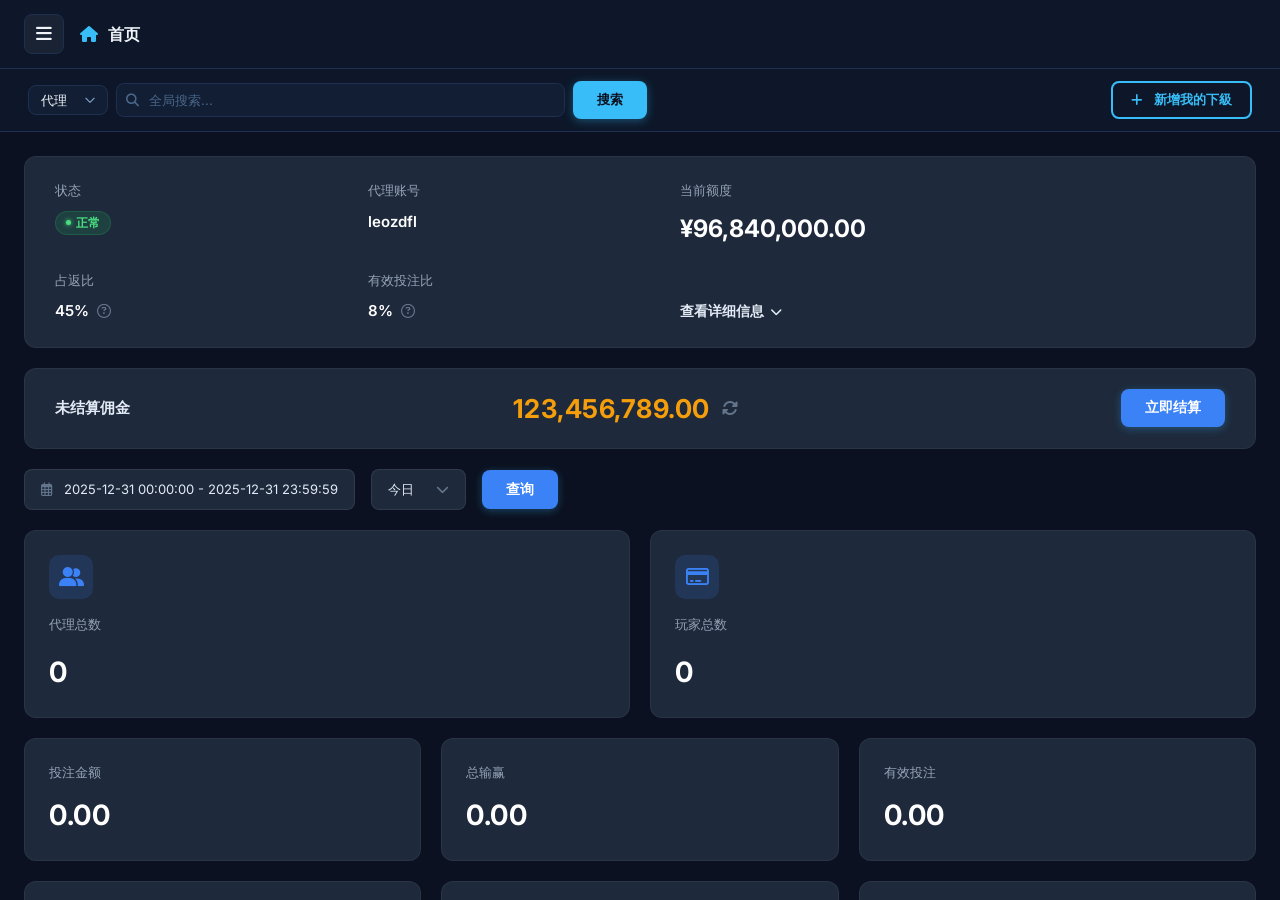
==== commit fb77ab5c: "Standardize Add Subordinate button and modal across dashboard pages" ====
--- a/agent_org-main/index.html
+++ b/agent_org-main/index.html
@@ -1481,6 +1481,23 @@
             <i class="fas fa-home"></i>
             <span>首页</span>
         </div>
+    </div>
+
+    <!-- Global Search Row (Unified) -->
+    <div class="global-search-row" style="padding: 12px 28px; background: var(--bg-header); border-bottom: 1px solid var(--border); display: flex; gap: 8px; flex-shrink: 0; align-items: center;">
+        <select class="filter-select" id="global-type-filter" style="min-width: 80px; padding: 6px 12px; padding-right: 28px;">
+            <option value="agent">代理</option>
+            <option value="member">会员</option>
+        </select>
+        <div class="search-wrap" style="width: 300px; max-width: 100%;">
+            <i class="fas fa-search" style="left: 10px;"></i>
+            <input type="text" class="search-input" id="global-search-input" placeholder="全局搜索..." style="padding-left: 32px;">
+        </div>
+        <button class="btn-search" id="btn-global-search">搜索</button>
+        <div class="spacer" style="flex:1;"></div>
+        <button class="btn-add" id="btn-open-add" onclick="openAddTypeModal()" style="background: transparent; color: #38bdf8; border: 2px solid #38bdf8; box-shadow: none; display: flex; align-items: center; gap: 8px; padding: 8px 18px; border-radius: 8px; font-weight: 700; cursor: pointer; transition: all 0.2s;">
+            <i class="fas fa-plus"></i> <span style="margin-left:4px;">新增我的下級</span>
+        </button>
     </div>
     <div class="content-area" style="overflow-y: auto; flex-direction: column;">
 
@@ -1956,4 +1973,43 @@
 </script>
 <script src="script.js"></script>
 </body>
-</html>+</html>    <!-- ═══════════ ADD TYPE SELECT MODAL ═══════════ -->
+    <div class="modal-overlay" id="add-type-modal" style="display:none; position:fixed; top:0; left:0; width:100%; height:100%; background:rgba(0,0,0,0.7); z-index:1000; justify-content:center; align-items:center;">
+        <div class="modal-card" style="width: 340px; text-align: center; background: #111e33; border-radius: 12px; border: 1px solid #1e3050; overflow: hidden;">
+            <div class="modal-header" style="padding: 16px 20px; background: #0d1729; border-bottom: 1px solid #1e3050; display: flex; justify-content: space-between; align-items: center; color: #e2eaf5; font-weight: 600;">
+                <span>选择新增类型</span>
+                <button class="modal-close" onclick="closeAddTypeModal()" style="background:none; border:none; color:#7a9cc0; cursor:pointer;"><i class="fas fa-times"></i></button>
+            </div>
+            <div class="modal-body" style="padding: 30px;">
+                <div style="display: flex; flex-direction: column; gap: 16px;">
+                    <button class="btn-add"
+                        style="width: 100%; padding: 16px; font-size: 16px; justify-content: center; background: transparent; color: #38bdf8; border: 2px solid #38bdf8; box-shadow: none; display: flex; align-items: center; border-radius: 8px; cursor: pointer; transition: all 0.2s;"
+                        onclick="selectAddType('agent')" onmouseover="this.style.background='rgba(56,189,248,0.1)'"
+                        onmouseout="this.style.background='transparent'">
+                        <i class="fas fa-user-tie" style="margin-right:8px; font-size: 18px; color: #38bdf8;"></i>
+                        新增直屬代理
+                    </button>
+                    <button class="btn-add"
+                        style="width: 100%; padding: 16px; font-size: 16px; justify-content: center; background: transparent; color: #38bdf8; border: 2px solid #38bdf8; box-shadow: none; display: flex; align-items: center; border-radius: 8px; cursor: pointer; transition: all 0.2s;"
+                        onclick="selectAddType('member')" onmouseover="this.style.background='rgba(56,189,248,0.1)'"
+                        onmouseout="this.style.background='transparent'">
+                        <i class="fas fa-user" style="margin-right:8px; font-size: 18px; color: #38bdf8;"></i>
+                        新增直屬會員
+                    </button>
+                </div>
+            </div>
+        </div>
+    </div>
+
+    <script>
+        function openAddTypeModal() {
+            document.getElementById('add-type-modal').style.display = 'flex';
+        }
+        function closeAddTypeModal() {
+            document.getElementById('add-type-modal').style.display = 'none';
+        }
+        function selectAddType(type) {
+            closeAddTypeModal();
+            window.location.href = 'agent_org.html?action=add&type=' + type;
+        }
+    </script>
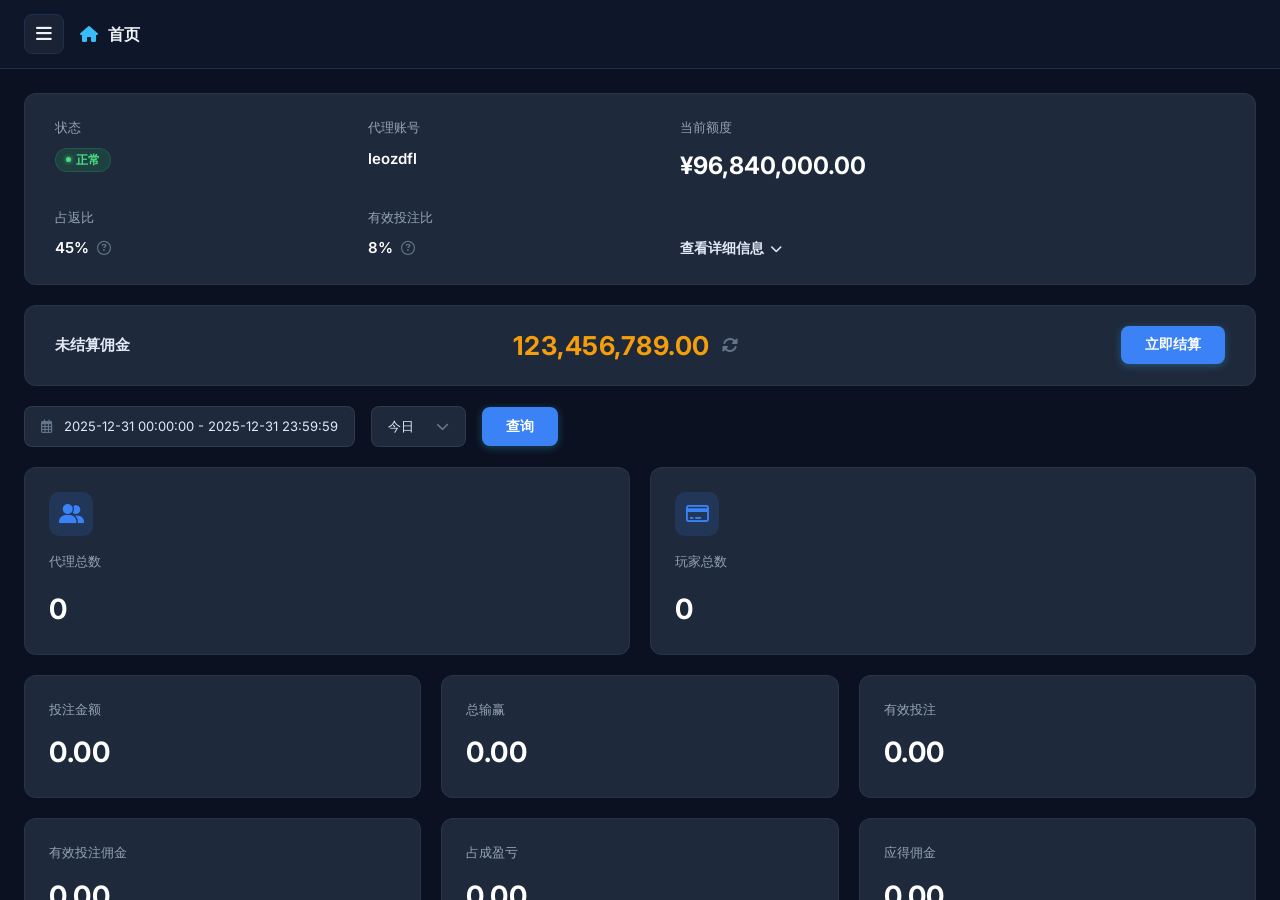
==== commit 527dd2be: "Remove global search row from index.html" ====
--- a/agent_org-main/index.html
+++ b/agent_org-main/index.html
@@ -1483,22 +1483,6 @@
         </div>
     </div>
 
-    <!-- Global Search Row (Unified) -->
-    <div class="global-search-row" style="padding: 12px 28px; background: var(--bg-header); border-bottom: 1px solid var(--border); display: flex; gap: 8px; flex-shrink: 0; align-items: center;">
-        <select class="filter-select" id="global-type-filter" style="min-width: 80px; padding: 6px 12px; padding-right: 28px;">
-            <option value="agent">代理</option>
-            <option value="member">会员</option>
-        </select>
-        <div class="search-wrap" style="width: 300px; max-width: 100%;">
-            <i class="fas fa-search" style="left: 10px;"></i>
-            <input type="text" class="search-input" id="global-search-input" placeholder="全局搜索..." style="padding-left: 32px;">
-        </div>
-        <button class="btn-search" id="btn-global-search">搜索</button>
-        <div class="spacer" style="flex:1;"></div>
-        <button class="btn-add" id="btn-open-add" onclick="openAddTypeModal()" style="background: transparent; color: #38bdf8; border: 2px solid #38bdf8; box-shadow: none; display: flex; align-items: center; gap: 8px; padding: 8px 18px; border-radius: 8px; font-weight: 700; cursor: pointer; transition: all 0.2s;">
-            <i class="fas fa-plus"></i> <span style="margin-left:4px;">新增我的下級</span>
-        </button>
-    </div>
     <div class="content-area" style="overflow-y: auto; flex-direction: column;">
 
     <style>
